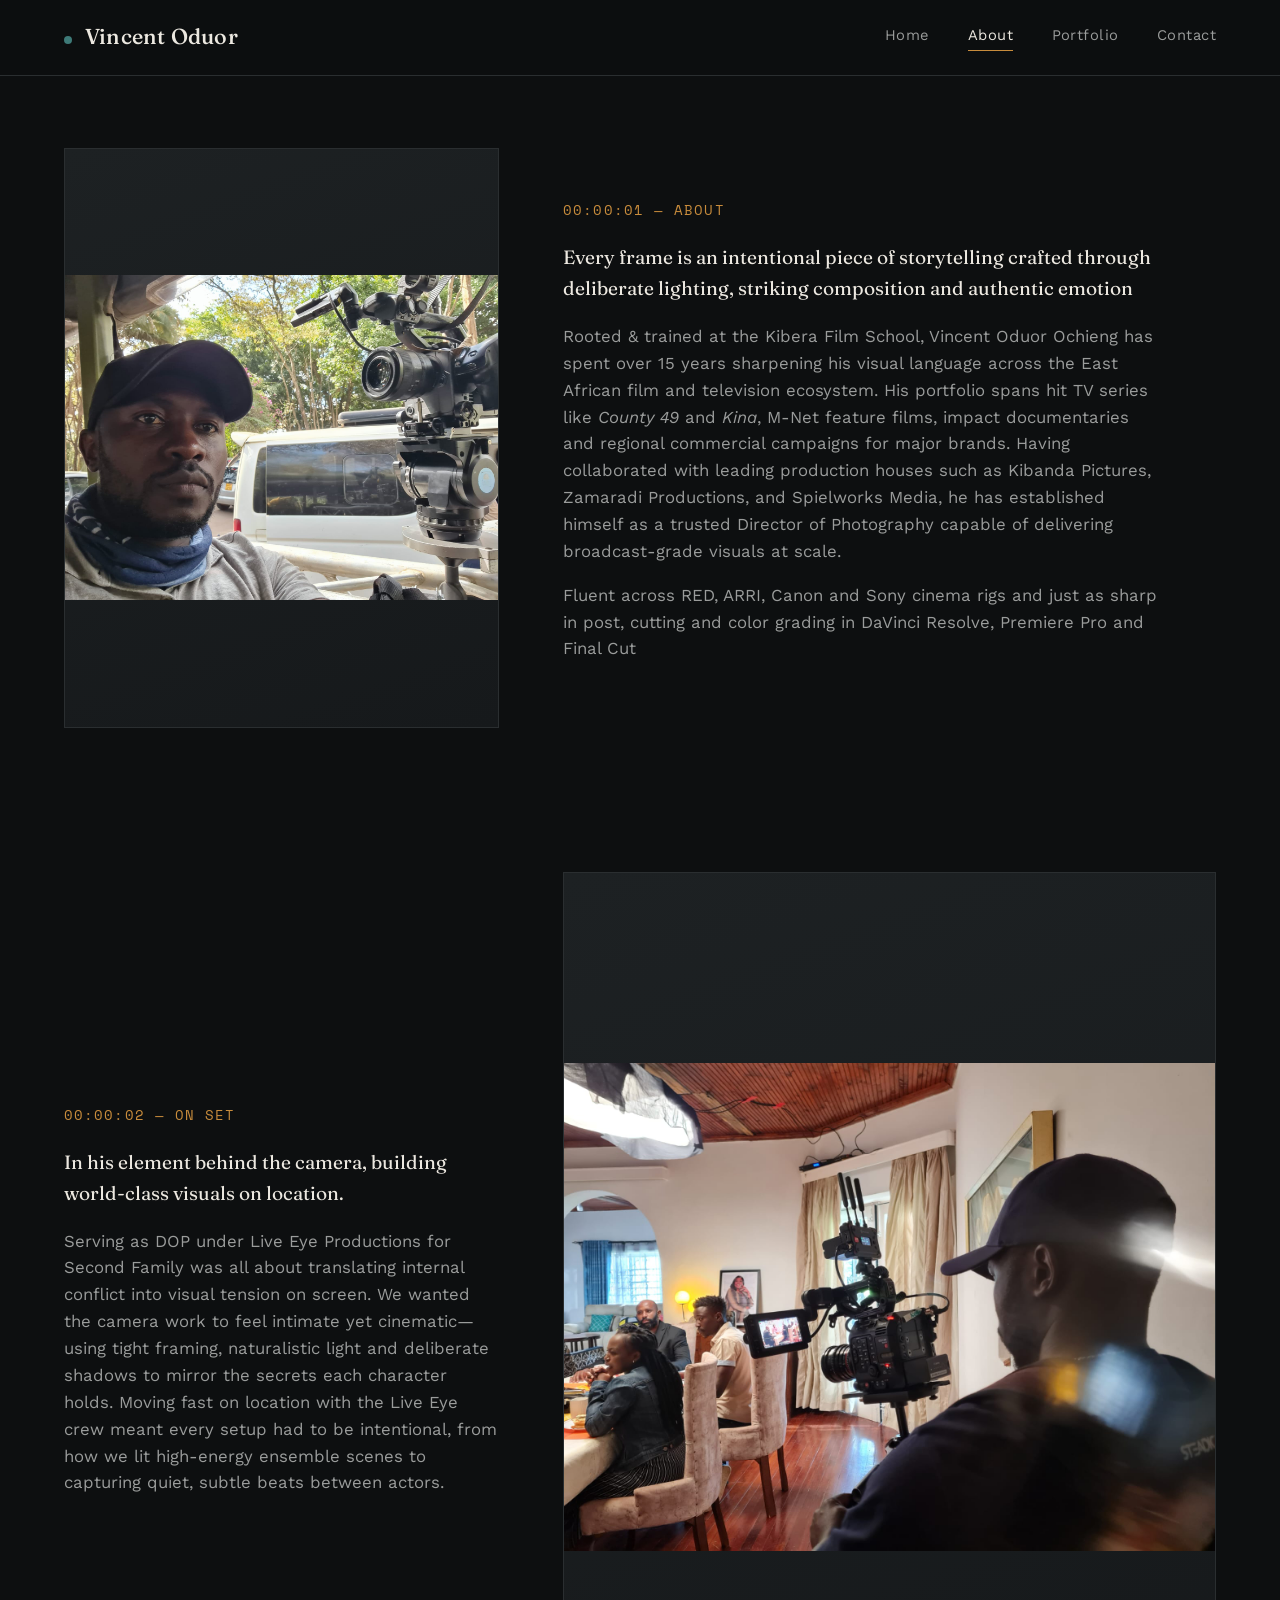
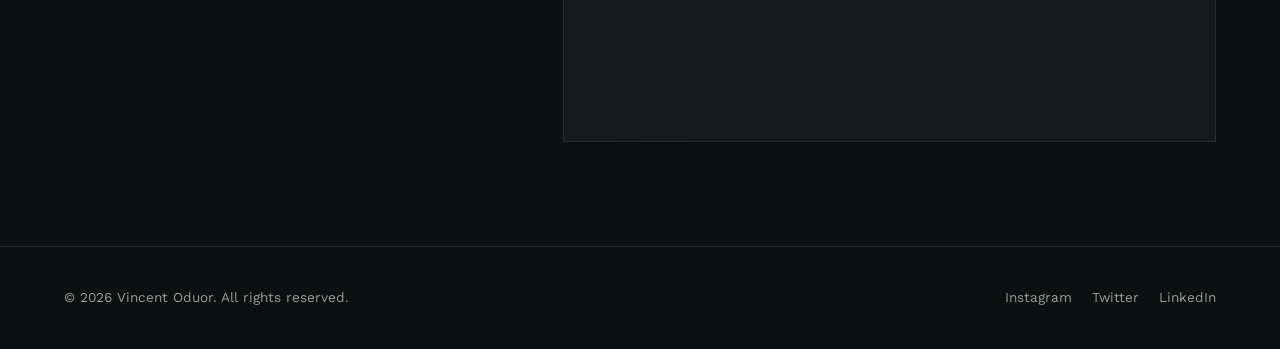
==== about.html @ c3881698 "first commit" ====
<!DOCTYPE html>
<html lang="en-GB">
<head>
<meta charset="UTF-8">
<meta name="viewport" content="width=device-width, initial-scale=1">
<title>About || Vincent Oduor</title>
<meta name="description" content="Nairobi-based cinematographer, DOP, and director specializing in high-end camera operation, lighting design, and narrative visual storytelling.">
<link rel="stylesheet" href="style.css">
</head>
<body>

<header class="site-header">
  <div class="wrap">
    <a href="index.html" class="logo"><span class="rec-dot" aria-hidden="true"></span>Vincent Oduor</a>
    <nav class="main-nav" aria-label="Primary">
      <ul>
        <li><a href="index.html">Home</a></li>
        <li><a href="about.html" aria-current="page">About</a></li>
        <li><a href="portfolio.html">Portfolio</a></li>
        <li><a href="contact.html">Contact</a></li>
      </ul>
    </nav>
    <button class="nav-toggle" aria-label="Toggle menu" aria-expanded="false">☰</button>
  </div>
</header>

<main>
  <section>
    <div class="wrap about-grid">
      <div class="about-portrait"> <img src="images/2.jpg" alt="Vincent"></div>
      <div class="about-copy">
        <span class="timecode">00:00:01 — About</span>
        <p>Every frame is an intentional piece of storytelling crafted through deliberate lighting, striking composition and authentic emotion</p>
        <p>
          Rooted & trained at the Kibera Film School, Vincent Oduor Ochieng has spent over 15 years sharpening  his visual language across the East African film and television ecosystem. His portfolio spans hit TV series like <em>County 49</em> and <em>Kina</em>, M-Net feature films, impact documentaries and regional commercial campaigns for major brands. Having collaborated with leading production houses such as Kibanda Pictures, Zamaradi Productions, and Spielworks Media, he has established himself as a trusted Director of Photography capable of delivering broadcast-grade visuals at scale.
        </p>
        <p>Fluent across RED, ARRI, Canon and Sony cinema rigs and just as sharp in post, cutting and color grading in DaVinci Resolve, Premiere Pro and Final Cut</p>
      </div>
    </div>
  </section>

<section>
  <div class="wrap about-grid">
    <div class="about-copy" style="order:1;">
      <span class="timecode">00:00:02 — On Set</span>
      <p>In his element behind the camera, building world-class visuals on location.</p>
      <p>
        Serving as DOP under Live Eye Productions for Second Family was all about translating internal conflict into visual tension on screen. We wanted the camera work to feel intimate yet cinematic—using tight framing, naturalistic light and deliberate shadows to mirror the secrets each character holds.
        Moving fast on location with the Live Eye crew meant every setup had to be intentional, from how we lit high-energy ensemble scenes to capturing quiet, subtle beats between actors.
      </p>
    </div>
    <div class="about-portrait" style="order:2;">
      <img src="images/3.jpg" alt="[Client Name] on set">
    </div>
  </div>
</section>
</main>

<footer class="site-footer">
  <div class="wrap footer-grid">
    <span>© 2026 Vincent Oduor. All rights reserved.</span>
    <ul class="footer-socials">
      <li><a href="#">Instagram</a></li>
      <li><a href="#">Twitter</a></li>
      <li><a href="#">LinkedIn</a></li>
    </ul>
  </div>
</footer>

<script src="script.js"></script>
</body>
</html>
---- style.css ----
/* ==========================================================================
   SITE-WIDE STYLESHEET
   One shared design system across all pages. Tokens live at the top —
   change these and the whole site follows.
   ========================================================================== */

@import url('https://fonts.googleapis.com/css2?family=Fraunces:ital,opsz,wght@0,9..144,300;0,9..144,400;0,9..144,500;0,9..144,600;1,9..144,500&family=Work+Sans:wght@300;400;500;600&family=Space+Mono:wght@400;700&display=swap');

:root{
  /* --- Color: near-black base, warm off-white text, teal/amber grade accent --- */
  --bg:            #0D0F10;
  --bg-alt:        #16191B;
  --bg-raised:     #1D2123;
  --text:          #ECE8E0;
  --text-dim:      #9A9C9B;
  --hairline:      #2A2E30;
  --accent-amber:  #C88C3C;
  --accent-teal:   #3E7A78;

  /* --- Type --- */
  --font-display: 'Fraunces', Georgia, serif;
  --font-body:    'Work Sans', -apple-system, sans-serif;
  --font-mono:    'Space Mono', monospace;

  --step-hero:  clamp(2.75rem, 6vw + 1rem, 6.5rem);
  --step-h1:    clamp(2.25rem, 4vw + 1rem, 3.75rem);
  --step-h2:    clamp(1.5rem, 2vw + 1rem, 2.25rem);
  --step-body:  1.05rem;
  --step-small: 0.85rem;

  --gutter: clamp(1.5rem, 5vw, 4rem);
  --maxw: 1400px;
}

*{box-sizing:border-box;}
html{scroll-behavior:smooth;}
body{
  margin:0;
  background:var(--bg);
  color:var(--text);
  font-family:var(--font-body);
  font-size:var(--step-body);
  line-height:1.6;
  -webkit-font-smoothing:antialiased;
}

a{color:inherit;text-decoration:none;}
img{max-width:100%;display:block;}
.wrap{max-width:var(--maxw);margin:0 auto;padding-inline:var(--gutter);}

::selection{background:var(--accent-amber);color:#0D0F10;}

:focus-visible{
  outline:2px solid var(--accent-amber);
  outline-offset:3px;
}

/* --- Utility: timecode-style label, the site's signature motif ---
   Used anywhere content needs an index: nav state, project numbers,
   section eyebrows. Format loosely echoes SMPTE timecode (HH:MM:SS). */
.timecode,
.slate-tag{
  font-family:var(--font-mono);
  font-size:var(--step-small);
  letter-spacing:0.08em;
  color:var(--accent-amber);
  text-transform:uppercase;
}

/* ==========================================================================
   HEADER / NAV
   Supports either header markup:
     <header class="site-header"><nav class="main-nav">...
     <header><div class="wrap nav-row"><nav>...
   ========================================================================== */
.site-header,
header{
  position:sticky;
  top:0;
  z-index:50;
  background:rgba(13,15,16,0.85);
  backdrop-filter:blur(10px);
  border-bottom:1px solid var(--hairline);
}
.site-header .wrap,
.nav-row{
  display:flex;
  align-items:center;
  justify-content:space-between;
  padding-block:1.25rem;
}
.logo{
  font-family:var(--font-display);
  font-size:1.35rem;
  font-weight:500;
  letter-spacing:0.01em;
}
.logo span{
  color:var(--accent-teal);
  font-weight:400;
  font-style:italic;
}
.logo .rec-dot{
  display:inline-block;
  width:8px;height:8px;
  border-radius:50%;
  background:var(--accent-teal);
  margin-right:0.6em;
  animation:pulse 2.4s ease-in-out infinite;
}
@media (prefers-reduced-motion: reduce){
  .logo .rec-dot{animation:none;}
}
@keyframes pulse{
  0%,100%{opacity:1;}
  50%{opacity:0.35;}
}

.main-nav ul,
nav ul{
  list-style:none;
  display:flex;
  gap:clamp(1.25rem,3vw,2.5rem);
  margin:0;padding:0;
}
.main-nav a,
nav a{
  font-size:0.92rem;
  letter-spacing:0.03em;
  color:var(--text-dim);
  display:flex;
  align-items:center;
  gap:0.5em;
  position:relative;
  padding-bottom:4px;
  transition:color 0.2s ease;
}
.main-nav a:hover, .main-nav a[aria-current="page"],
nav a:hover, nav a[aria-current="page"]{color:var(--text);}
.main-nav a[aria-current="page"]::after,
nav a[aria-current="page"]::after{
  content:"";
  position:absolute;
  left:0;bottom:0;
  width:100%;height:1px;
  background:var(--accent-amber);
}
.rec-dot{
  width:8px;height:8px;border-radius:50%;background:var(--accent-teal);
  display:inline-block;animation:pulse 2.4s ease-in-out infinite;
}

.nav-toggle{
  display:none;
  background:none;
  border:1px solid var(--hairline);
  color:var(--text);
  width:40px;height:40px;
  border-radius:4px;
  cursor:pointer;
}

@media (max-width: 720px){
  .nav-toggle{display:block;}
  .main-nav{
    position:absolute;
    top:100%;left:0;right:0;
    background:var(--bg-alt);
    border-bottom:1px solid var(--hairline);
    max-height:0;
    overflow:hidden;
    transition:max-height 0.3s ease;
  }
  .main-nav.open{max-height:320px;}
  .main-nav ul{
    flex-direction:column;
    gap:0;
    padding:1rem var(--gutter) 1.5rem;
  }
  .main-nav li{padding:0.6rem 0;border-bottom:1px solid var(--hairline);}
  .main-nav li:last-child{border-bottom:none;}
}

/* ==========================================================================
   HERO (home page) / PAGE BANNER (interior pages)
   ========================================================================== */
.hero,
.page-banner{
  padding-block:clamp(3rem,10vh,7rem) clamp(2rem,6vh,4rem);
  border-bottom:1px solid var(--hairline);
}
.hero-grid{
  display:grid;
  grid-template-columns:1.15fr 0.85fr;
  gap:clamp(2rem,5vw,4rem);
  align-items:end;
}
@media (max-width:880px){
  .hero-grid{grid-template-columns:1fr;}
}
.hero-eyebrow{
  display:block;
  margin-bottom:1.25rem;
}
.hero h1{
  font-family:var(--font-display);
  font-size:var(--step-hero);
  font-weight:400;
  line-height:1.02;
  margin:0 0 1.25rem;
  letter-spacing:-0.01em;
}
.hero h1 em{
  font-style:italic;
  color:var(--accent-teal);
}
.hero-sub{
  color:var(--text-dim);
  font-size:1.1rem;
  max-width:46ch;
  margin:0 0 2rem;
}
.hero-frame{
  aspect-ratio:4/5;
  background:linear-gradient(160deg, var(--bg-raised), var(--bg-alt));
  border:1px solid var(--hairline);
  border-radius:2px;
  position:relative;
  overflow:hidden;
  display:flex;
  align-items:flex-end;
  padding:1.25rem;
}
.hero-frame img{
  position:absolute;
  inset:0;
  width:100%;
  height:100%;
  object-fit:cover;
}
.hero-frame::before{
  content:"";
  position:absolute;inset:0;
  background:repeating-linear-gradient(
      transparent, transparent 2px,
      rgba(255,255,255,0.015) 3px, transparent 4px
    );
  pointer-events:none;
}
.hero-frame .frame-label{
  font-family:var(--font-mono);
  font-size:0.72rem;
  color:var(--text-dim);
  letter-spacing:0.06em;
}

/* page-banner (interior page variant, e.g. Portfolio) */
.page-banner h1{
  font-family:var(--font-display);
  font-weight:400;
  font-size:var(--step-h1);
  line-height:1.08;
  margin:0 0 1.25rem;
  max-width:18ch;
}
.page-banner h1 em{
  font-style:italic;
  font-weight:500;
  color:var(--accent-teal);
}
.lead{
  color:var(--text-dim);
  font-size:1.1rem;
  max-width:60ch;
  margin:0;
}

/* buttons */
.btn{
  display:inline-flex;
  align-items:center;
  gap:0.6em;
  font-family:var(--font-mono);
  font-size:0.85rem;
  letter-spacing:0.04em;
  padding:0.85em 1.5em;
  border:1px solid var(--accent-amber);
  color:var(--text);
  border-radius:2px;
  transition:background 0.2s ease, color 0.2s ease;
}
.btn:hover{background:var(--accent-amber);color:#0D0F10;}
.btn-ghost{border-color:var(--hairline);}
.btn-ghost:hover{background:var(--bg-raised);color:var(--text);}

/* ==========================================================================
   SECTION SCAFFOLDING
   ========================================================================== */
section{padding-block:clamp(3rem,8vh,6rem);}
.section-head{
  display:flex;
  justify-content:space-between;
  align-items:flex-end;
  gap:2rem;
  margin-bottom:clamp(2rem,5vh,3.5rem);
  border-bottom:1px solid var(--hairline);
  padding-bottom:1.5rem;
}
.section-head h2{
  font-family:var(--font-display);
  font-size:var(--step-h2);   /* was --step-h1 in the original template file — too large next to the hero */
  font-weight:400;
  margin:0;
}
.section-head p{
  color:var(--text-dim);
  max-width:32ch;
  margin:0;
}
@media (max-width:640px){
  .section-head{flex-direction:column;align-items:flex-start;gap:0.5rem;}
}

/* ==========================================================================
   PROJECT / WORK LIST — timecode-indexed rows (home preview)
   ========================================================================== */
.reel-list{border-top:1px solid var(--hairline);}
.reel-row{
  display:grid;
  grid-template-columns:5.5rem 1fr auto;
  align-items:center;
  gap:1.5rem;
  padding:1.75rem 0;
  border-bottom:1px solid var(--hairline);
  transition:background 0.2s ease;
}
.reel-row:hover{background:var(--bg-alt);}
.reel-row a.reel-title{
  font-family:var(--font-display);
  font-size:clamp(1.3rem,2.5vw,2rem);
  font-weight:400;
}
.reel-meta{
  display:flex;
  gap:1.5rem;
  color:var(--text-dim);
  font-size:0.85rem;
  flex-wrap:wrap;
}
@media (max-width:640px){
  .reel-row{grid-template-columns:3.5rem 1fr;}
  .reel-meta{display:none;}
}

/* portfolio grid card (thumbnail variant — used if you're not doing full-width video rows) */
.grid-work{
  display:grid;
  grid-template-columns:repeat(auto-fit,minmax(300px,1fr));
  gap:clamp(1.5rem,3vw,2.5rem);
}
.work-card{
  border:1px solid var(--hairline);
  border-radius:2px;
  overflow:hidden;
  background:var(--bg-alt);
}
.work-thumb{
  aspect-ratio:16/10;
  background:linear-gradient(150deg,var(--bg-raised),var(--bg-alt));
  position:relative;
}
.work-thumb .timecode{position:absolute;bottom:0.85rem;left:0.85rem;}
.work-body{padding:1.25rem 1.4rem 1.5rem;}
.work-body h3{
  font-family:var(--font-display);
  font-weight:400;
  font-size:1.3rem;
  margin:0 0 0.4rem;
}
.work-body p{color:var(--text-dim);font-size:0.92rem;margin:0;}

/* ==========================================================================
   REEL ENTRIES / SLATE LIST — flowing, full-width video rows, in order
   (two naming variants kept: .reel-entry-* from the base template,
   .slate-* from the Vincent Oduor build — both point at the same look)
   ========================================================================== */
.reel-entries,
.slate-list{
  display:flex;
  flex-direction:column;
  gap:clamp(3rem,8vh,5rem);
}
.slate{max-width:900px;}

.reel-entry-media,
.slate-media{
  width:100%;
  aspect-ratio:16/9;
  background:var(--bg-alt);
  border:1px solid var(--hairline);
  overflow:hidden;
  position:relative;
}
.reel-entry-media video,
.reel-entry-media img,
.slate-media video,
.slate-media img{
  position:absolute;
  inset:0;
  width:100%;
  height:100%;
  object-fit:cover;
  background:#000;
}

.reel-entry-body,
.slate-body{
  padding-top:1.1rem;
  border-top:1px solid var(--hairline);
}
.reel-entry-title,
.slate-body h3{
  font-family:var(--font-display);
  font-weight:400;
  font-size:clamp(1.4rem,2.5vw,1.9rem);
  margin:0 0 0.5rem;
}
.reel-entry-credit,
.slate-credit{
  color:var(--text-dim);
  font-family:var(--font-mono);
  font-size:0.85rem;
  letter-spacing:0.02em;
  margin:0 0 0.75rem;
}
.reel-entry-link{
  display:inline-flex;
  align-items:center;
  gap:0.5em;
  font-family:var(--font-mono);
  font-size:0.82rem;
  letter-spacing:0.04em;
  color:var(--accent-teal);
  border-bottom:1px solid transparent;
  transition:border-color 0.2s ease;
}
.reel-entry-link:hover{border-color:var(--accent-teal);}

.slate-meta span{color:var(--text-dim);font-size:0.9rem;}
.slate-meta b{color:var(--text);font-weight:500;margin-right:0.4em;}

/* ==========================================================================
   CREDITS SECTION — full credit list, grouped by category
   ========================================================================== */
.credits{border-top:1px solid var(--hairline);}
.credits-group{margin-bottom:2.5rem;}
.credits-group h3{
  font-family:var(--font-display);
  font-weight:400;
  font-size:1.2rem;
  color:var(--accent-amber);
  margin:0 0 1rem;
}
.credits-list{
  display:grid;
  grid-template-columns:repeat(auto-fill,minmax(260px,1fr));
  gap:0.5rem 2rem;
}
.credits-list > div{
  display:flex;
  justify-content:space-between;
  gap:1rem;
  padding:0.75rem 0;
  border-bottom:1px solid var(--hairline);
  font-size:0.92rem;
}
.credits-list b{font-weight:500;color:var(--text);}
.credits-list em{font-style:normal;color:var(--text-dim);text-align:right;}

/* ==========================================================================
   ABOUT PAGE PIECES
   ========================================================================== */
.about-grid{
  display:grid;
  grid-template-columns:0.8fr 1.2fr;
  gap:clamp(2rem,5vw,5rem);
  align-items:center;
}
@media (max-width:880px){.about-grid{grid-template-columns:1fr;}}
.about-portrait{
  aspect-ratio:3/4;
  background:linear-gradient(160deg,var(--bg-raised),var(--bg-alt));
  border:1px solid var(--hairline);
  overflow:hidden;
  position:relative;
}
.about-portrait img{
  position:absolute;
  inset:0;
  width:100%;
  height:100%;
  object-fit:contain;
  object-position:center;
}
.about-copy p{color:var(--text-dim);max-width:60ch;}
.about-copy p:first-of-type{
  color:var(--text);
  font-size:1.2rem;
  font-family:var(--font-display);
}

.stat-row{
  display:grid;
  grid-template-columns:repeat(auto-fit,minmax(140px,1fr));
  gap:1.5rem;
  margin-top:2.5rem;
  padding-top:2rem;
  border-top:1px solid var(--hairline);
}
.stat .num{
  font-family:var(--font-display);
  font-size:2.2rem;
  color:var(--accent-amber);
  display:block;
}
.stat .label{color:var(--text-dim);font-size:0.82rem;letter-spacing:0.03em;}

/* single-line credit list (About page — distinct from the grouped .credits-list above) */
.credit-list{list-style:none;margin:0;padding:0;border-top:1px solid var(--hairline);}
.credit-list li{
  display:flex;
  justify-content:space-between;
  gap:1rem;
  padding:1rem 0;
  border-bottom:1px solid var(--hairline);
  color:var(--text-dim);
  font-size:0.92rem;
}
.credit-list li span:first-child{color:var(--text);}

/* ==========================================================================
   CONTACT PAGE
   ========================================================================== */
.contact-grid{
  display:grid;
  grid-template-columns:1fr 1fr;
  gap:clamp(2rem,5vw,5rem);
}
@media (max-width:880px){.contact-grid{grid-template-columns:1fr;}}

.contact-links{list-style:none;margin:1.5rem 0 0;padding:0;}
.contact-links li{border-top:1px solid var(--hairline);}
.contact-links li:last-child{border-bottom:1px solid var(--hairline);}
.contact-links a{
  display:flex;
  justify-content:space-between;
  align-items:center;
  padding:1.1rem 0;
  font-family:var(--font-display);
  font-size:1.15rem;
}
.contact-links a .timecode{transition:transform 0.2s ease;}
.contact-links a:hover .timecode{transform:translateX(4px);}

.field{margin-bottom:1.4rem;}
.field label{
  display:block;
  font-size:0.8rem;
  letter-spacing:0.04em;
  color:var(--text-dim);
  margin-bottom:0.5rem;
  font-family:var(--font-mono);
}
.field input,
.field textarea{
  width:100%;
  background:var(--bg-alt);
  border:1px solid var(--hairline);
  color:var(--text);
  padding:0.85rem 1rem;
  font-family:var(--font-body);
  font-size:1rem;
  border-radius:2px;
}
.field textarea{resize:vertical;min-height:120px;}
.field input:focus,
.field textarea:focus{border-color:var(--accent-amber);}

/* ==========================================================================
   FOOTER
   ========================================================================== */
.site-footer{
  border-top:1px solid var(--hairline);
  padding-block:2.5rem;
  margin-top:2rem;
}
.footer-grid,
.foot-bottom{
  display:flex;
  justify-content:space-between;
  align-items:center;
  flex-wrap:wrap;
  gap:1rem;
  color:var(--text-dim);
  font-size:0.85rem;
}
.footer-socials{
  display:flex;
  gap:1.25rem;
  list-style:none;
  margin:0;padding:0;
}

.stills-grid{
  display:grid;
  grid-template-columns:repeat(auto-fit,minmax(220px,1fr));
  gap:clamp(0.75rem,2vw,1.25rem);
}
.still{
  margin:0;
  aspect-ratio:4/5;
  overflow:hidden;
  border:1px solid var(--hairline);
  background:var(--bg-alt);
}
.still img{
  width:100%;height:100%;
  object-fit:cover;
  transition:transform 0.4s ease;
}
.still:hover img{transform:scale(1.04);}
@media (prefers-reduced-motion: reduce){
  .still:hover img{transform:none;}
}
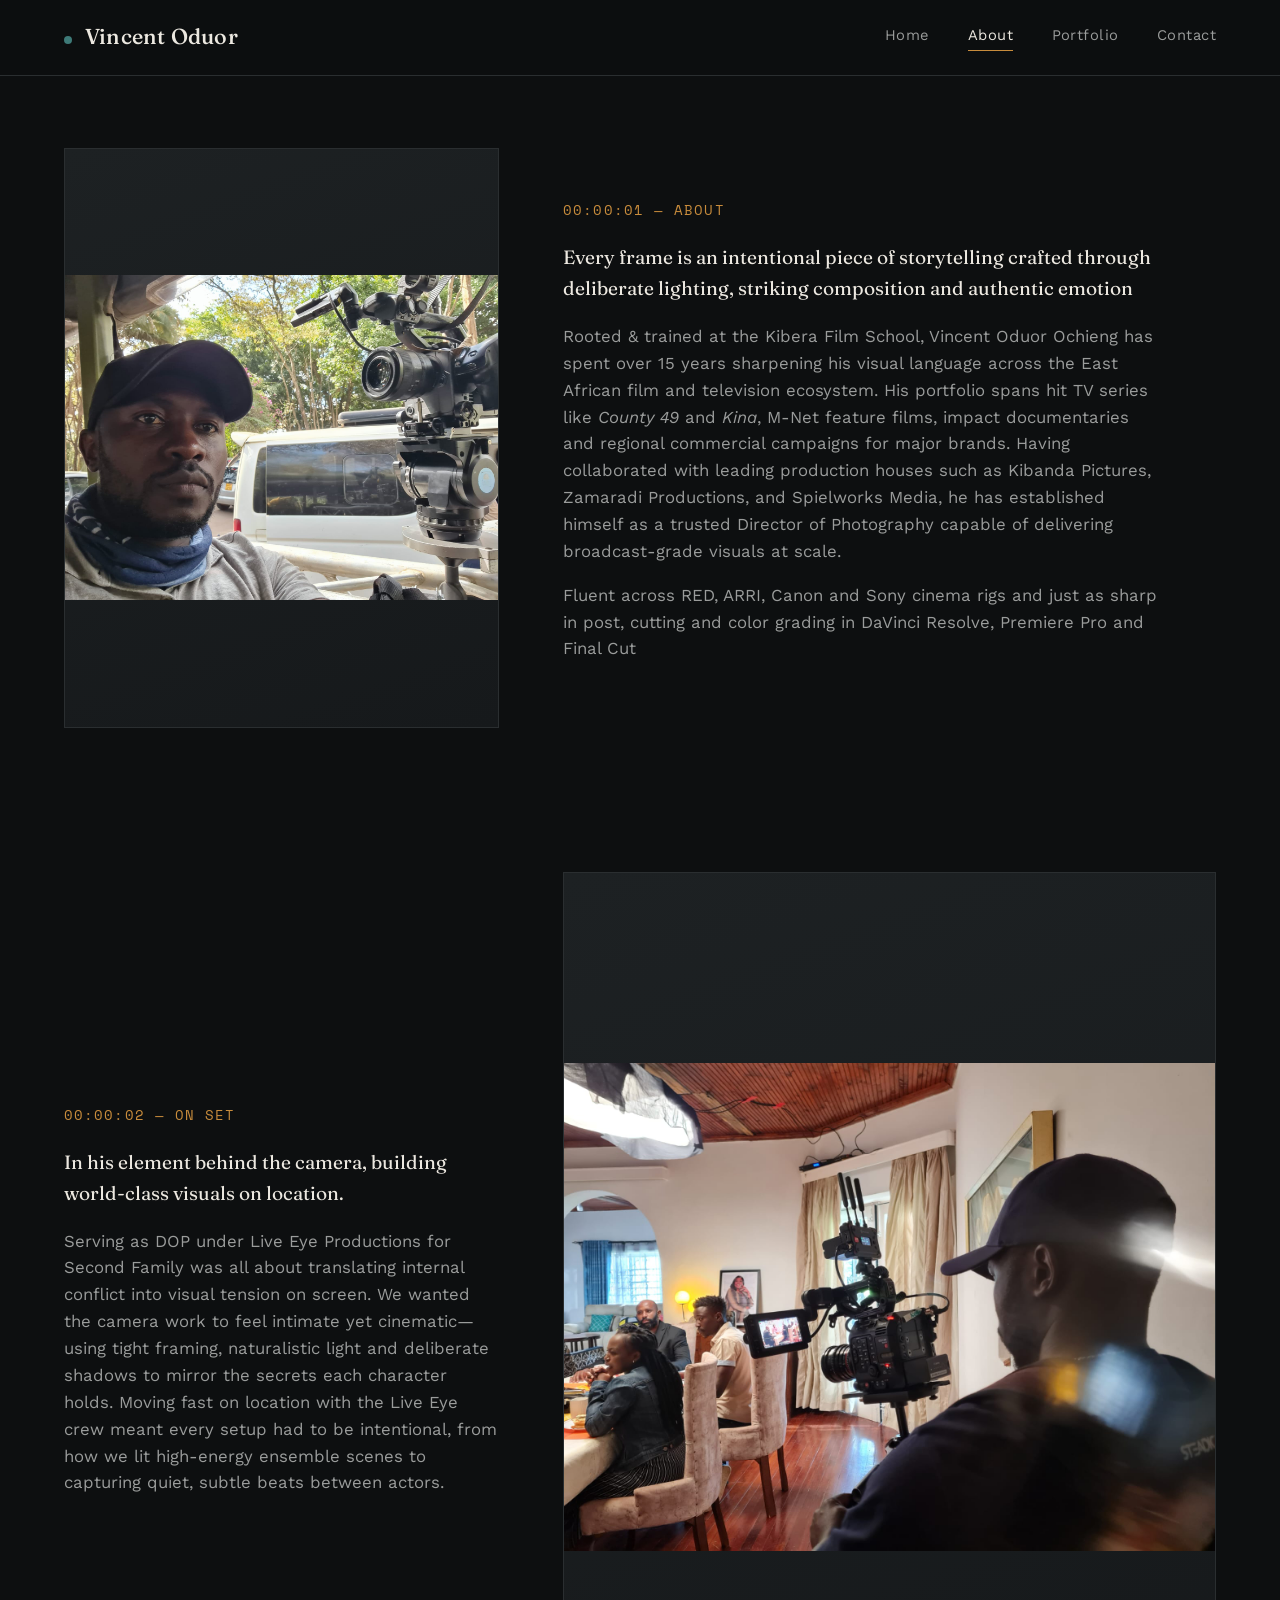
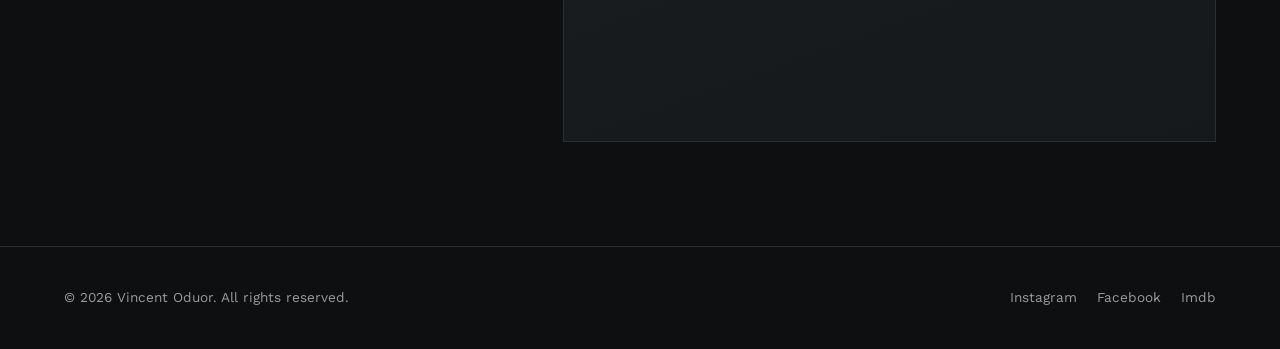
==== commit 4d1517c0: "Update" ====
--- a/about.html
+++ b/about.html
@@ -60,9 +60,9 @@
   <div class="wrap footer-grid">
     <span>© 2026 Vincent Oduor. All rights reserved.</span>
     <ul class="footer-socials">
-      <li><a href="#">Instagram</a></li>
-      <li><a href="#">Twitter</a></li>
-      <li><a href="#">LinkedIn</a></li>
+      <li><a href="https://www.instagram.com/vinny.smallz/">Instagram</a></li>
+      <li><a href="https://web.facebook.com/vincentoduor.ochieng/photos/?_rdc=1&_rdr#">Facebook</a></li>
+      <li><a href="https://www.imdb.com/name/nm10876936/">Imdb</a></li>
     </ul>
   </div>
 </footer>
